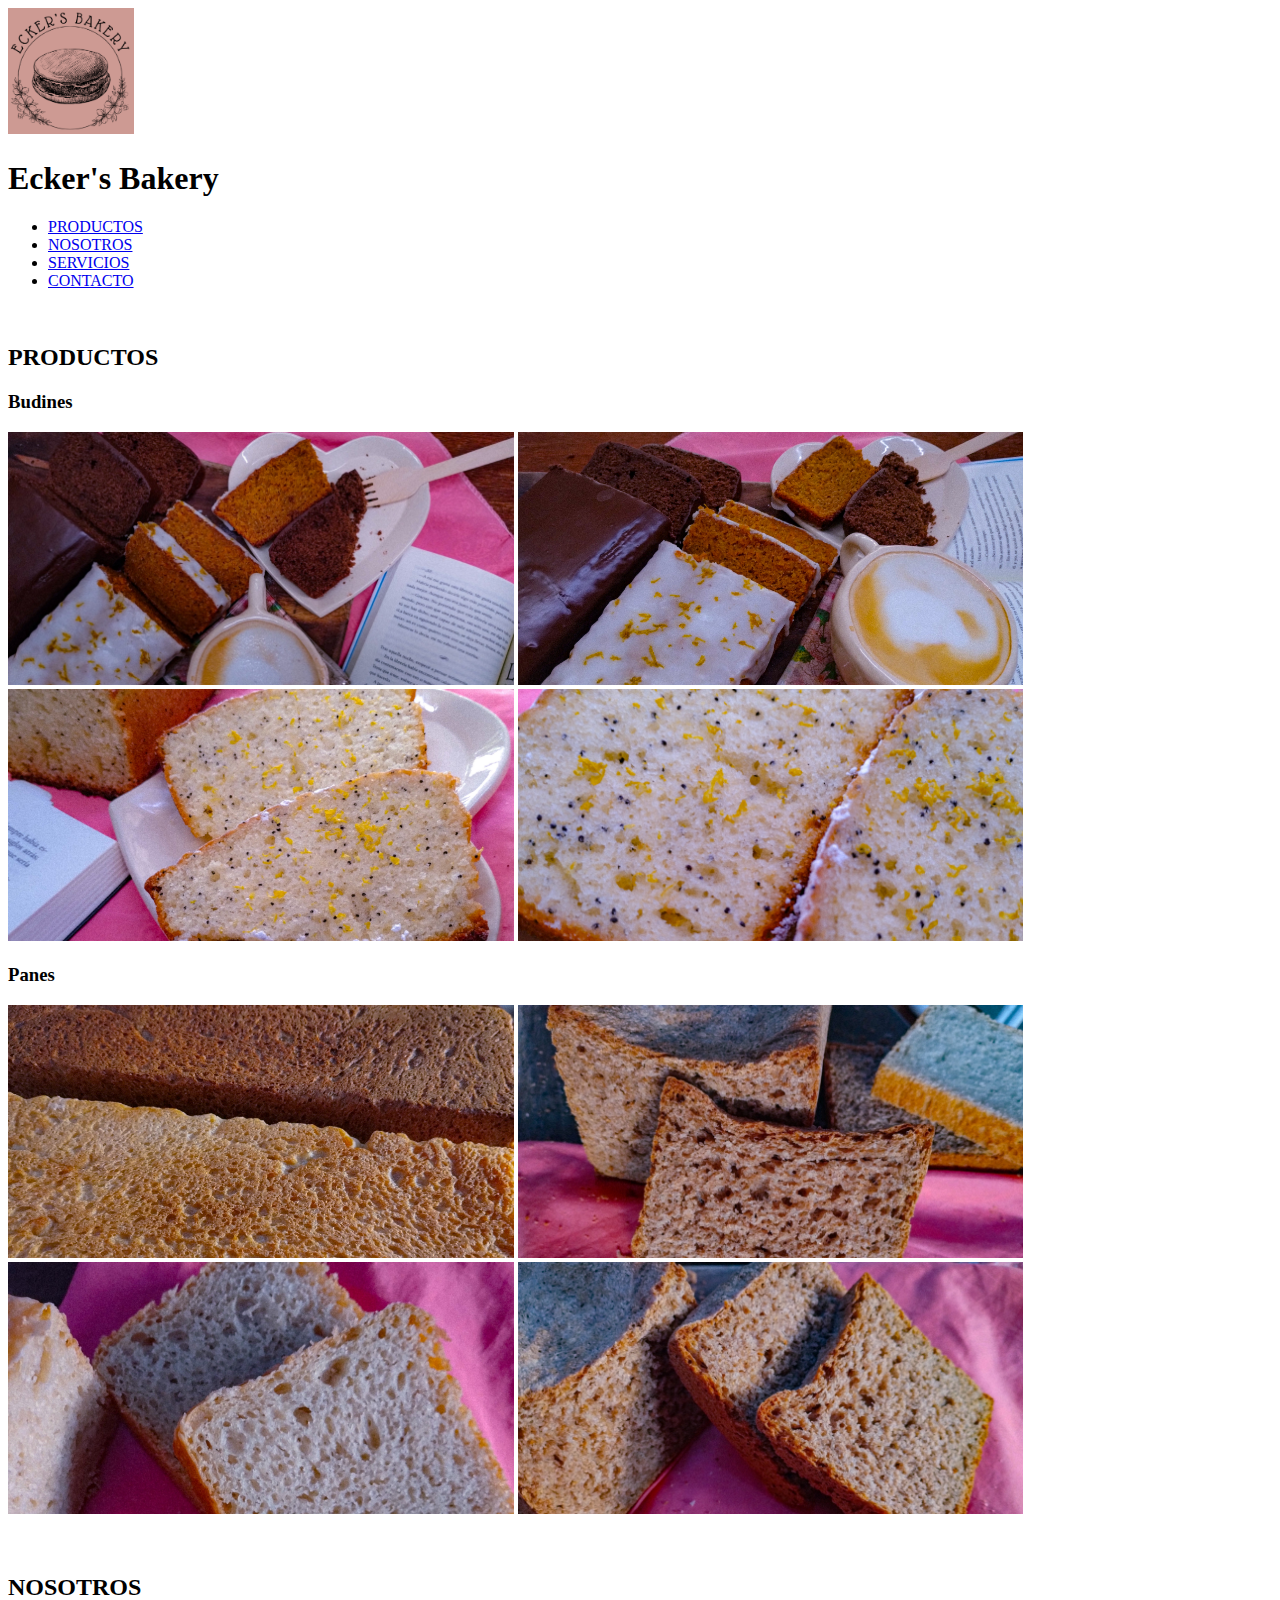
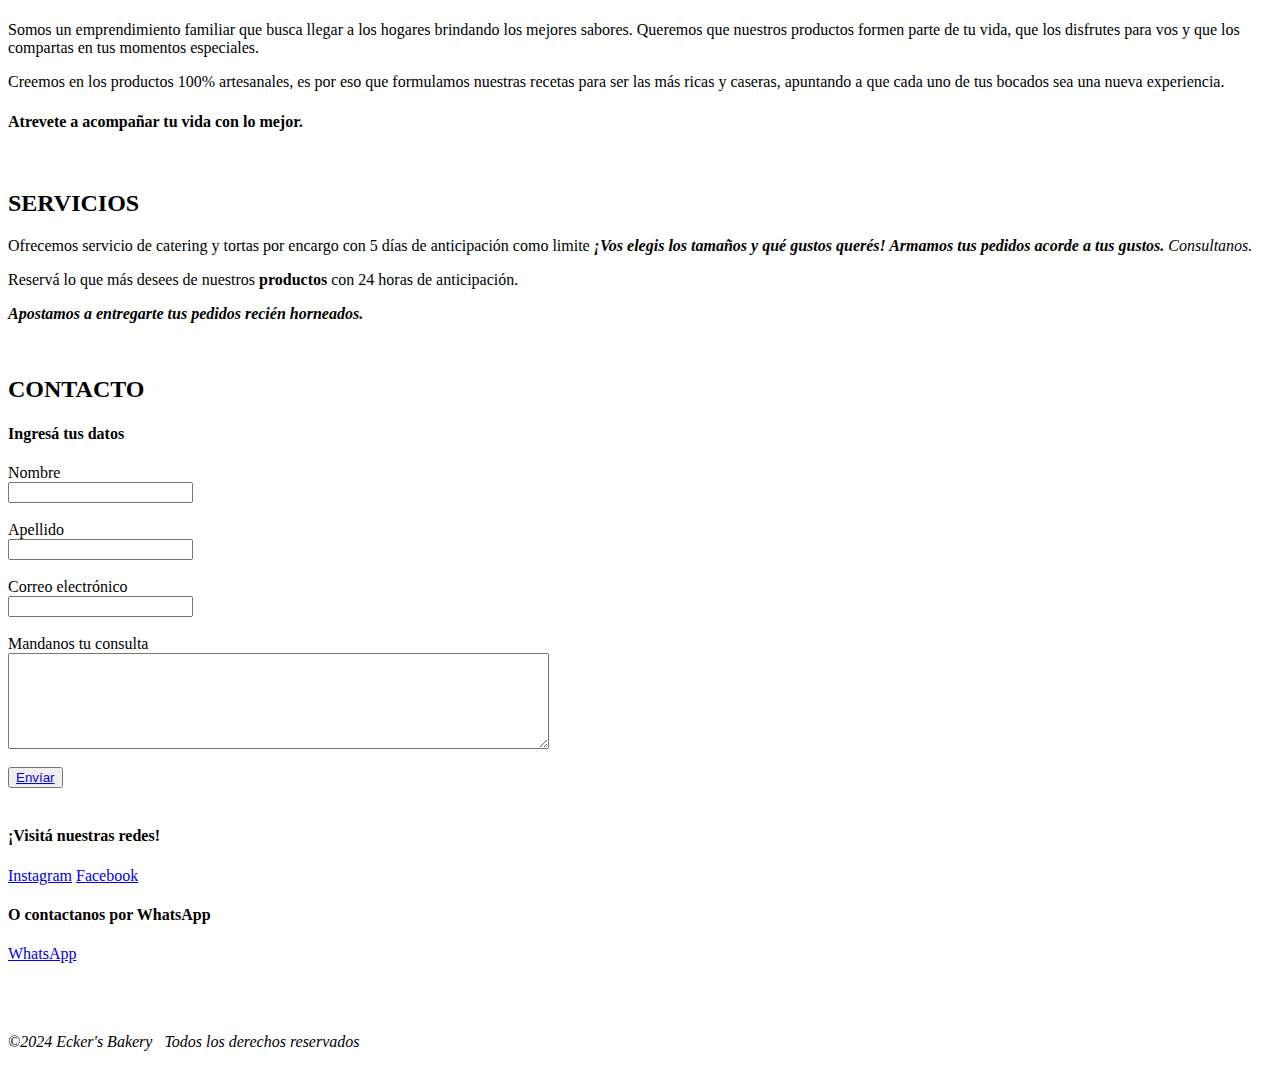
==== index.html @ b75407b6 "version1" ====
<!DOCTYPE html>
<html lang="en">
<head>
    <meta charset="UTF-8">
    <meta name="viewport" content="width=device-width, initial-scale=1.0">
    <style>
        img {display: inline-flex;
        flex-wrap: wrap;
        width: 40%;}
    </style>
    <link rel="shortcut icon" href="./images/favicon.png" type="image/x-icon">
    <title>Ecker's Bakery</title>
</head>
<body>
    <header>
        <img src="./images/logo.png" alt="logo" style="width: 10%;">
        <h1>Ecker's Bakery</h1>
        <nav>
            <ul>
                <li><a href="#productos">PRODUCTOS</a></li>
                <li><a href="#nosotros">NOSOTROS</a></li>
                <li><a href="#servicios">SERVICIOS</a></li>
                <li><a href="#contacto">CONTACTO</a></li>
            </ul>
        </nav>
    </header> <br>
    <main>
        <h2 id="productos">PRODUCTOS</h2>
        <h3>Budines</h3>
        <img src="./images/chocozanacafeylibro2.jpg" alt="budin de chocolate y zanahoria">
        <img src="./images/chocozanaycafe1.jpg" alt="budin de chocolate y zanahoria">
        <img src="./images/limonylibro.jpg" alt="budin de limón">
        <img src="./images/migalimon2.jpg" alt="budin de limón"> <br>
        <h3>Panes</h3>
        <img src="./images/dospanes2.jpg" alt="pan artesanal">
        <img src="./images/panintegralyblanco.jpg" alt="pan artesanal">
        <img src="./images/panblanco.jpg" alt="pan lactal">
        <img src="./images/panintegral1.jpg" alt="pan integral"><br><br><br>
        <h2 id="nosotros">NOSOTROS</h2>
        <p>Somos un emprendimiento familiar que busca llegar a los hogares brindando los mejores sabores. Queremos que nuestros productos formen parte de tu vida, que los disfrutes para vos y que los compartas en tus momentos especiales.</p>
        <p>Creemos en los productos 100% artesanales, es por eso que formulamos nuestras recetas para ser las más ricas y caseras, apuntando a que cada uno de tus bocados sea una nueva experiencia.</p>
        <h4>Atrevete a acompañar tu vida con lo mejor.</h4> <br>
        <h2 id="servicios">SERVICIOS</h2>
        <p>Ofrecemos servicio de catering y tortas por encargo con 5 días de anticipación como limite <strong><em>¡Vos elegis los tamaños y qué gustos querés! Armamos tus pedidos acorde a tus gustos. </strong>Consultanos.</em></p>
        <p>Reservá lo que más desees de nuestros <b>productos</b> con 24 horas de anticipación.</p>
        <p><b><em>Apostamos a entregarte tus pedidos recién horneados.</em></b></p> <br>
        <h2 id="contacto">CONTACTO</h2>
        <h4>Ingresá tus datos</h4>
        <form>
            <label for="mail" style="display: block;">Nombre</label>
            <input type="text" style="display: block;"> <br>
            <label for="mail" style="display: block;">Apellido</label>
            <input type="text" style="display: block;"> <br>
            <label for="mail" style="display: block;">Correo electrónico</label>
            <input type="text" style="display: block;"> <br>
            <label for="consulta">Mandanos tu consulta</label>
            <textarea name="consulta" id="" cols="65" rows="6" style="display: block;"></textarea> <br>
            <button style="display: block;"><a href="mensajeporenvio.html">Envíar</a></button> <br>
        </form>
        <h4>¡Visitá nuestras redes!</h4>
        <a href="https://www.instagram.com/eckersbakery/?next=%2F">Instagram</a>
        <a href="https://www.facebook.com/profile.php?id=61558032654016">Facebook</a> <br>
        <h4>O contactanos por WhatsApp</h4>
        <a href="https://wa.me/1154140941">WhatsApp</a><br><br><br><br>
    </main>
    <footer>
        <p><em>©2024 Ecker's Bakery &nbsp; Todos los derechos reservados</em></p>
    </footer>
</body>
</html>
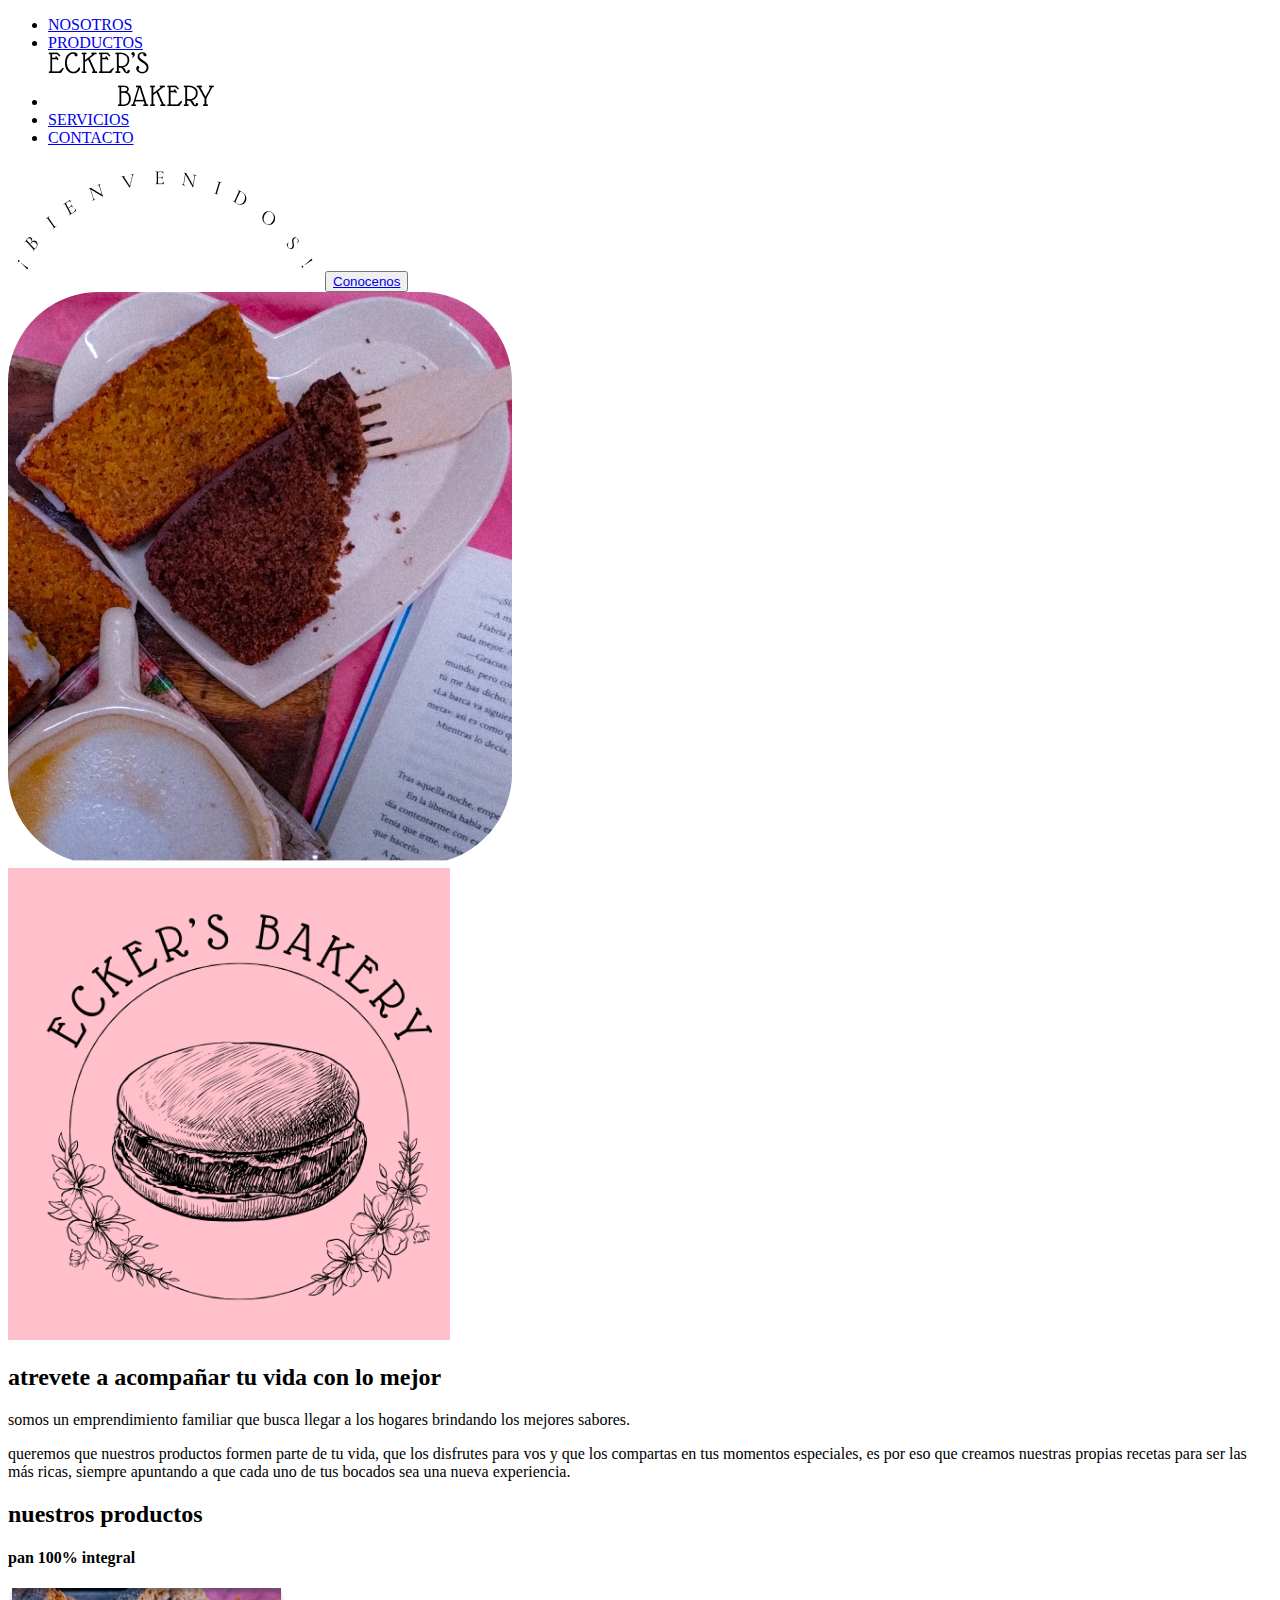
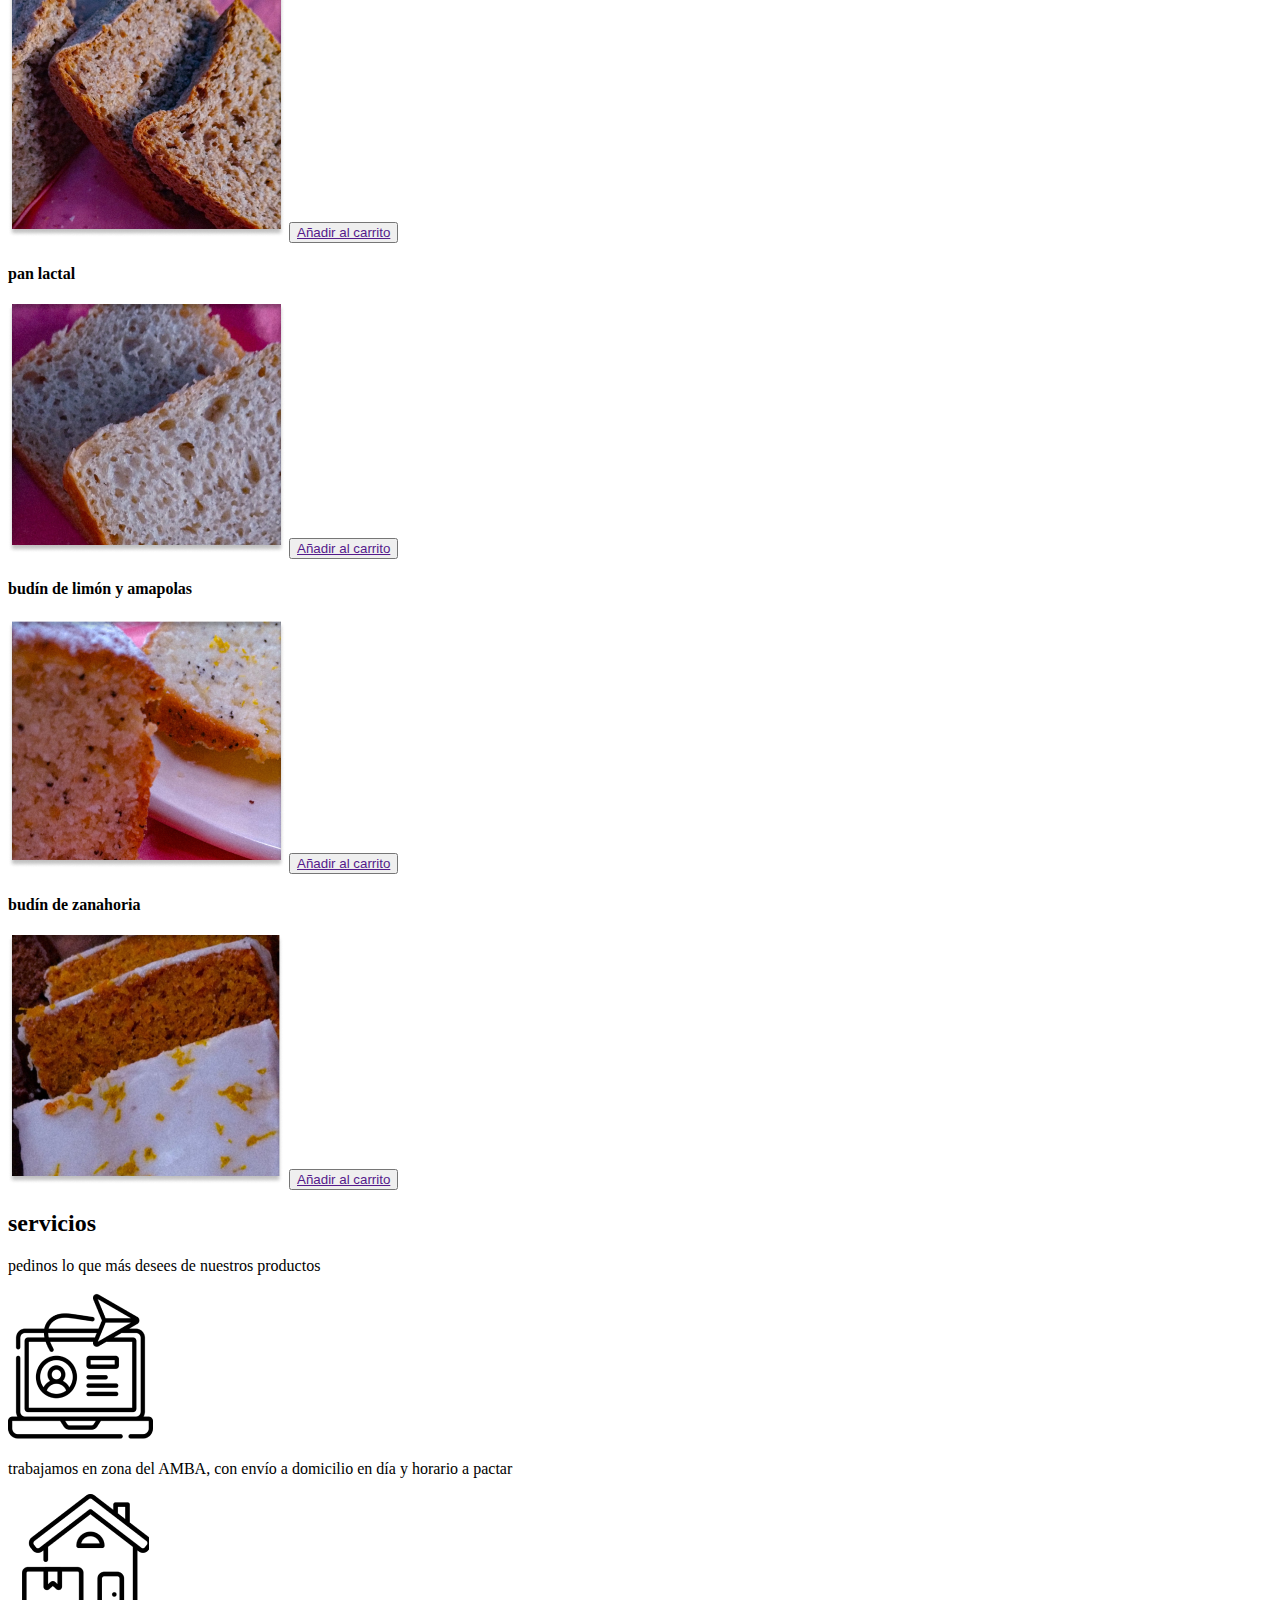
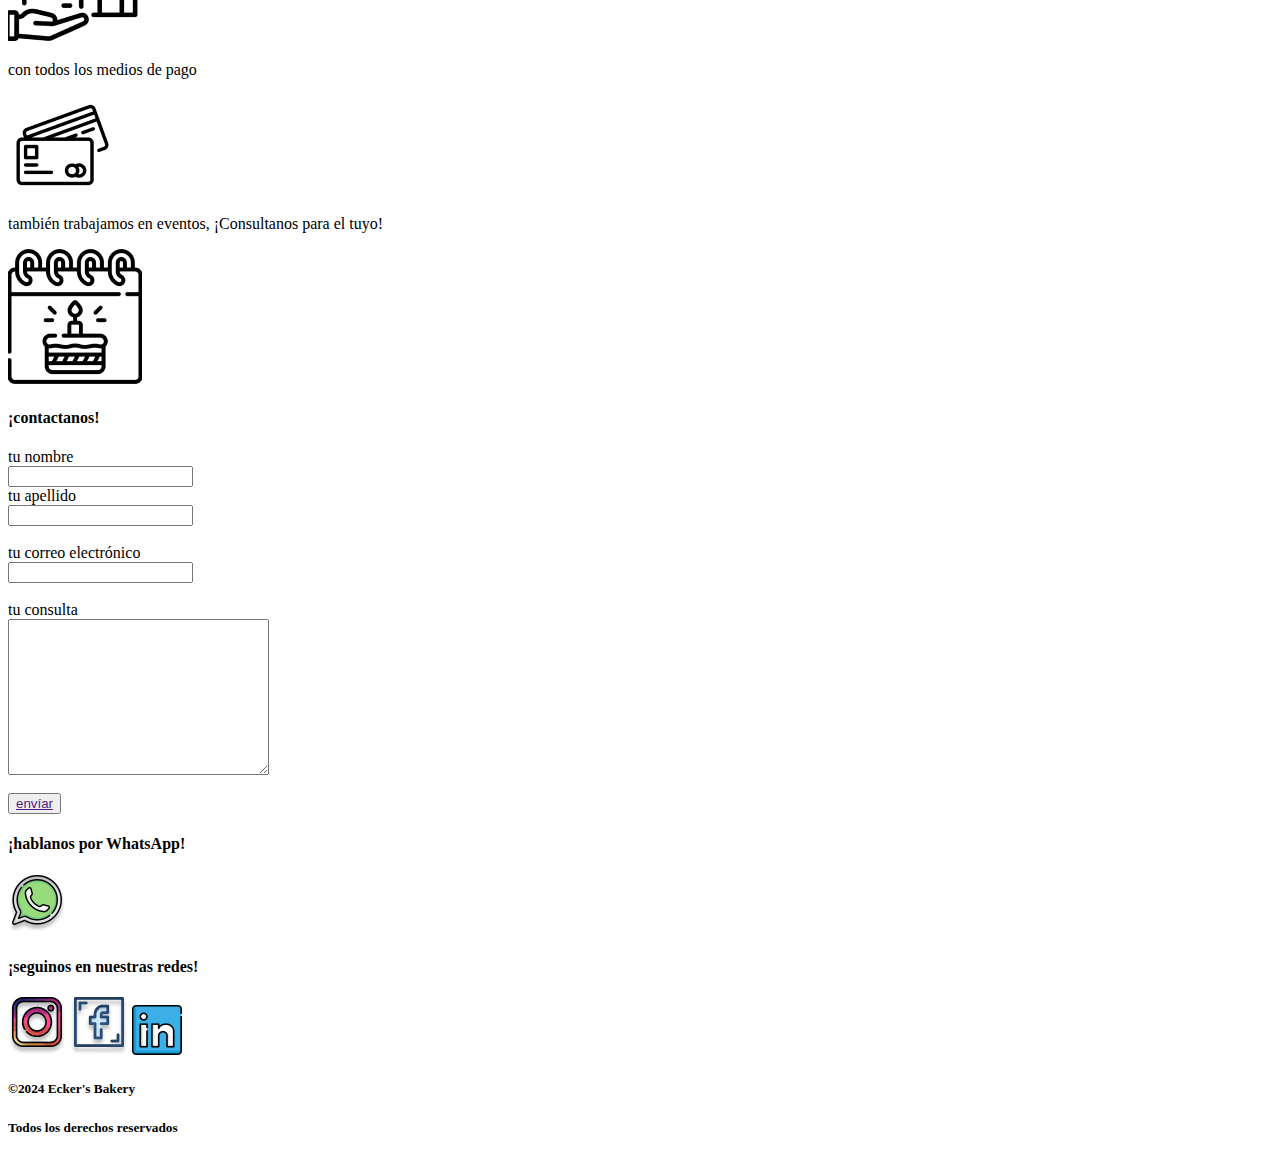
==== commit 4f5cc273: "Add files via upload" ====
--- a/index.html
+++ b/index.html
@@ -3,68 +3,112 @@
 <head>
     <meta charset="UTF-8">
     <meta name="viewport" content="width=device-width, initial-scale=1.0">
-    <style>
-        img {display: inline-flex;
-        flex-wrap: wrap;
-        width: 40%;}
-    </style>
-    <link rel="shortcut icon" href="./images/favicon.png" type="image/x-icon">
+    <link rel="stylesheet" href="css/estilos.css".css">
+    <link href='https://fonts.googleapis.com/css?family=Dancing Script' rel='stylesheet'>
+    <link href="https://fonts.googleapis.com/css2?family=Cormorant+Garamond&display=swap" rel="stylesheet">
+
     <title>Ecker's Bakery</title>
 </head>
 <body>
-    <header>
-        <img src="./images/logo.png" alt="logo" style="width: 10%;">
-        <h1>Ecker's Bakery</h1>
-        <nav>
+    <header class="cabecera">
+        <nav class="navbar">
             <ul>
+                <li><a href="#nosotros">NOSOTROS</a></li>
                 <li><a href="#productos">PRODUCTOS</a></li>
-                <li><a href="#nosotros">NOSOTROS</a></li>
+                <li><a href="#"></a><img src="./images/ECKER’S BAKERY.png" alt=""></li>
                 <li><a href="#servicios">SERVICIOS</a></li>
                 <li><a href="#contacto">CONTACTO</a></li>
             </ul>
         </nav>
-    </header> <br>
-    <main>
-        <h2 id="productos">PRODUCTOS</h2>
-        <h3>Budines</h3>
-        <img src="./images/chocozanacafeylibro2.jpg" alt="budin de chocolate y zanahoria">
-        <img src="./images/chocozanaycafe1.jpg" alt="budin de chocolate y zanahoria">
-        <img src="./images/limonylibro.jpg" alt="budin de limón">
-        <img src="./images/migalimon2.jpg" alt="budin de limón"> <br>
-        <h3>Panes</h3>
-        <img src="./images/dospanes2.jpg" alt="pan artesanal">
-        <img src="./images/panintegralyblanco.jpg" alt="pan artesanal">
-        <img src="./images/panblanco.jpg" alt="pan lactal">
-        <img src="./images/panintegral1.jpg" alt="pan integral"><br><br><br>
-        <h2 id="nosotros">NOSOTROS</h2>
-        <p>Somos un emprendimiento familiar que busca llegar a los hogares brindando los mejores sabores. Queremos que nuestros productos formen parte de tu vida, que los disfrutes para vos y que los compartas en tus momentos especiales.</p>
-        <p>Creemos en los productos 100% artesanales, es por eso que formulamos nuestras recetas para ser las más ricas y caseras, apuntando a que cada uno de tus bocados sea una nueva experiencia.</p>
-        <h4>Atrevete a acompañar tu vida con lo mejor.</h4> <br>
-        <h2 id="servicios">SERVICIOS</h2>
-        <p>Ofrecemos servicio de catering y tortas por encargo con 5 días de anticipación como limite <strong><em>¡Vos elegis los tamaños y qué gustos querés! Armamos tus pedidos acorde a tus gustos. </strong>Consultanos.</em></p>
-        <p>Reservá lo que más desees de nuestros <b>productos</b> con 24 horas de anticipación.</p>
-        <p><b><em>Apostamos a entregarte tus pedidos recién horneados.</em></b></p> <br>
-        <h2 id="contacto">CONTACTO</h2>
-        <h4>Ingresá tus datos</h4>
-        <form>
-            <label for="mail" style="display: block;">Nombre</label>
-            <input type="text" style="display: block;"> <br>
-            <label for="mail" style="display: block;">Apellido</label>
-            <input type="text" style="display: block;"> <br>
-            <label for="mail" style="display: block;">Correo electrónico</label>
-            <input type="text" style="display: block;"> <br>
-            <label for="consulta">Mandanos tu consulta</label>
-            <textarea name="consulta" id="" cols="65" rows="6" style="display: block;"></textarea> <br>
-            <button style="display: block;"><a href="mensajeporenvio.html">Envíar</a></button> <br>
-        </form>
-        <h4>¡Visitá nuestras redes!</h4>
-        <a href="https://www.instagram.com/eckersbakery/?next=%2F">Instagram</a>
-        <a href="https://www.facebook.com/profile.php?id=61558032654016">Facebook</a> <br>
-        <h4>O contactanos por WhatsApp</h4>
-        <a href="https://wa.me/1154140941">WhatsApp</a><br><br><br><br>
-    </main>
-    <footer>
-        <p><em>©2024 Ecker's Bakery &nbsp; Todos los derechos reservados</em></p>
+    </header>
+    <section class="seccion1">
+        <div>
+            <img src="./images/Group.png" alt="" id="bienvenido">
+            <button><a href="#nosotros">Conocenos</a></button>
+        </div>
+        <div>
+            <img src="./images/Rectangle 30.png" alt="budín de zanahoria y budín de chocolate">
+        </div>
+    </section>
+    <section class="seccion2" id="nosotros">
+        <div>
+            <img src="./images/ECKER’S BAKERY (1).png" alt="">
+        </div>
+        <div>
+            <h2 >atrevete a acompañar tu vida con lo mejor</h2>
+            <p>somos un emprendimiento familiar que busca llegar a los hogares brindando los mejores sabores.</p>
+            <p>queremos que nuestros productos formen parte de tu vida, que  los disfrutes para vos y que los compartas en tus momentos especiales, es por eso que creamos nuestras propias recetas para ser las más ricas, siempre apuntando a que cada uno de tus bocados sea una nueva experiencia.</p>
+        </div>
+    </section> 
+    <section class="seccion3" id="productos">
+            <h2>nuestros productos</h2>
+        <div>
+            <h4>pan 100% integral</h4>
+            <img src="./images/Rectangle 35.png" alt="">
+            <button><a href="">Añadir al carrito</a></button>
+        </div>
+        <div>
+            <h4>pan lactal</h4>
+            <img src="./images/Rectangle 36.png" alt="">
+            <button><a href="">Añadir al carrito</a></button>
+        </div>
+        <div>
+            <h4>budín de limón y amapolas</h4>
+            <img src="./images/Rectangle 37.png" alt="">
+            <button><a href="">Añadir al carrito</a></button>
+        </div>
+        <div>
+            <h4>budín de zanahoria</h4>
+            <img src="./images/Rectangle 38.png" alt="">
+            <button><a href="">Añadir al carrito</a></button>
+        </div>
+    </section>   
+    <section class="seccion4" id="servicios">
+        <h2 id="servicios">servicios</h2>
+        <div>
+            <p>pedinos lo que más desees de nuestros productos</p>
+            <img src="./images/Rectangle 39.png" alt="">
+        </div>
+        <div>
+            <p>trabajamos en zona del AMBA, con envío a domicilio en día y horario a pactar</p>
+            <img src="./images/image 1.png" alt="">
+        </div>
+        <div>
+            <p>con todos los medios de pago</p>
+            <img src="./images/Rectangle 41.png" alt="">
+        </div>
+        <div>
+            <p>también trabajamos en eventos, ¡Consultanos para el tuyo!</p>
+            <img src="./images/image 2.png" alt="">
+        </div>
+    </section>
+    <section class="seccion5" id="contacto">
+        <div class="formulario">
+            <h4>¡contactanos!</h4>
+            <form>
+                <label for="mail" style="display: block;">tu nombre</label>
+                <input type="text" style="display: block;">
+                <label for="mail" style="display: block;">tu apellido</label>
+                <input type="text" style="display: block;"> <br>
+                <label for="mail" style="display: block;">tu correo electrónico</label>
+                <input type="text" style="display: block;"> <br>
+                <label for="consulta" style="display: block;">tu consulta</label>
+                <textarea name="consulta" id="" cols="30" rows="10" style="display: block;"></textarea> <br>
+                <button><a href="" style="display: block;">envíar</a></button> <br>
+            </form>
+        </div>
+        <div class="redes">
+            <h4>¡hablanos por WhatsApp!</h4>
+            <a href="https://wa.me/1154140941"><img src="./images/Rectangle 53.png" alt=""></a>  
+            <h4>¡seguinos en nuestras redes!</h4>
+            <a href="https://www.instagram.com/eckersbakery/?next=%2F"><img src="./images/Rectangle 52.png" alt=""></a>
+            <a href="https://www.facebook.com/profile.php?id=61558032654016"><img src="./images/Rectangle 51.png" alt=""></a>
+            <a href="https://www.linkedin.com/in/sof%C3%ADa-romero-eckerdt-9564962ab/"><img src="./images/Rectangle 54.png" alt=""></a>
+        </div>  
+    </section>
+    <footer class="piedepagina">
+        <h5>©2024 Ecker's Bakery</h5>
+        <h5>Todos los derechos reservados</h5>
     </footer>
 </body>
 </html>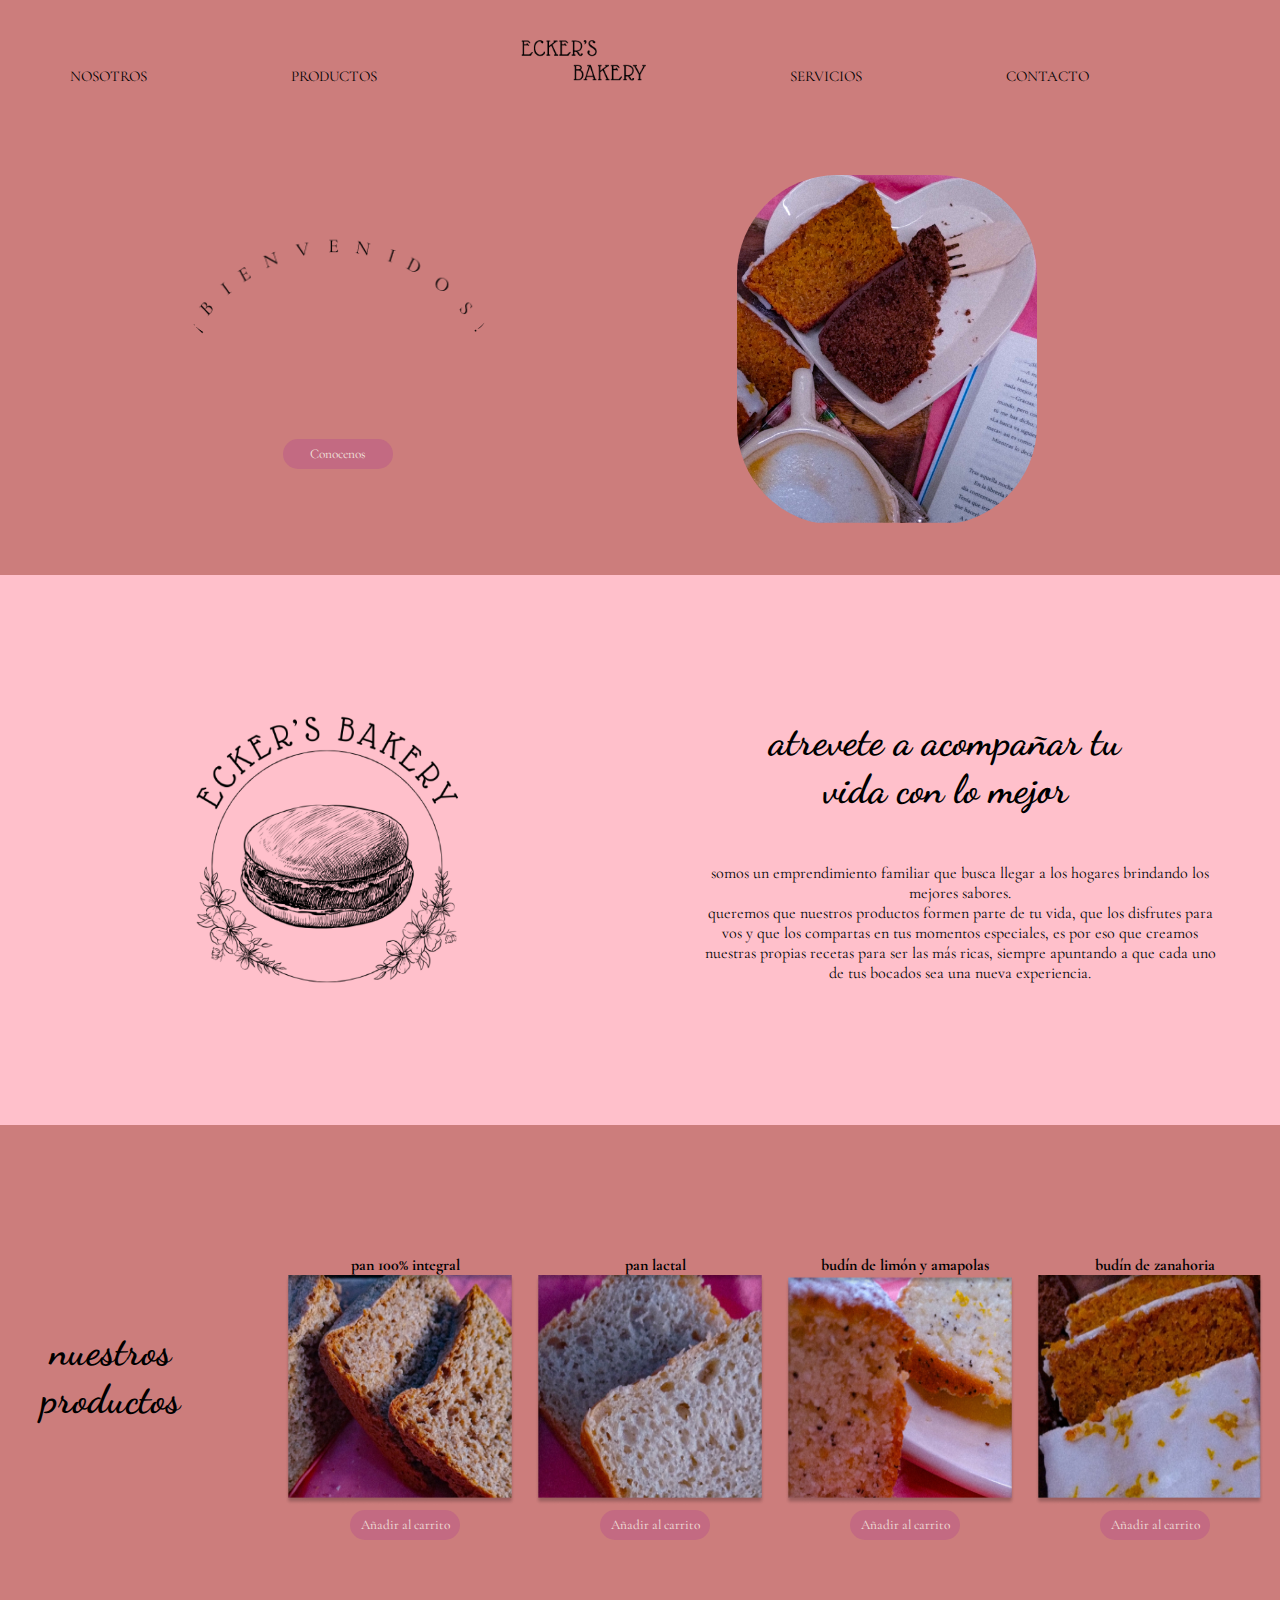
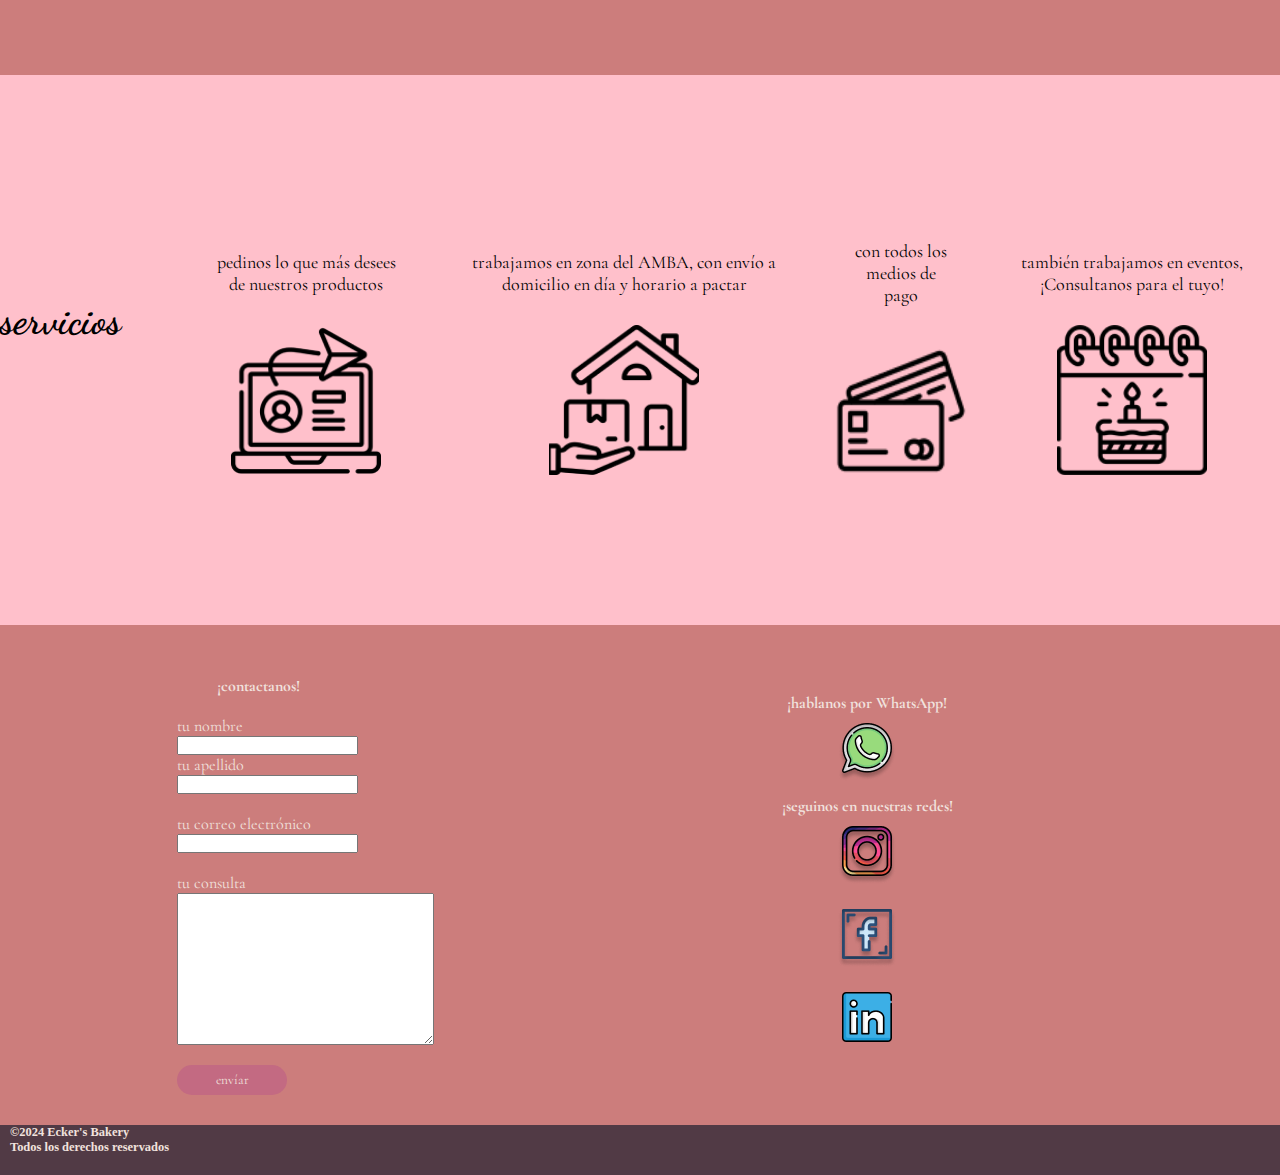
==== commit a1e05a4b: "version2.1" ====
--- a/index.html
+++ b/index.html
@@ -3,7 +3,7 @@
 <head>
     <meta charset="UTF-8">
     <meta name="viewport" content="width=device-width, initial-scale=1.0">
-    <link rel="stylesheet" href="css/estilos.css".css">
+    <link rel="stylesheet" href="estilos.css".css">
     <link href='https://fonts.googleapis.com/css?family=Dancing Script' rel='stylesheet'>
     <link href="https://fonts.googleapis.com/css2?family=Cormorant+Garamond&display=swap" rel="stylesheet">
 
--- a/estilos.css
+++ b/estilos.css
@@ -0,0 +1,353 @@
+*{
+    margin: 0;
+    padding: 0;
+}
+.cabecera{
+    width: 100%;
+    background-color: rgba(204, 125, 124, 1);
+    display: flex;
+    justify-content: space-between;
+    align-items: center;
+    font-family: 'Cormorant Garamond';
+}
+.navbar ul li{
+    list-style: none;
+    display: inline-flex;
+    padding: 40px 70px;
+    font-size: 15px; 
+}
+.navbar li a:hover{
+    color: #513A45;
+}
+.navbar li a{
+    text-decoration: none;
+    color: black;
+}
+.navbar img{
+    width: 125px;
+}
+.seccion1{
+    display: flex;
+    flex-wrap: wrap;
+    align-items: center;
+    justify-content: space-evenly;
+    width: 100%;
+    height: 450px;
+    font-family: 'Cormorant Garamond';
+    background-color: rgba(204, 125, 124, 1);
+}
+.seccion1 img{
+    margin-right: 60px;
+    width: 300px;
+    height: 350px;
+    border-radius: 100px;
+    border: 0px solid #D9D9D9;
+    display: flex;
+}
+.seccion1 #bienvenido{
+    margin-bottom: 50px;
+    width: 310.965px;
+    height: 117.088px;
+}
+.seccion1 button{
+    margin: 40px 0 0 100px;
+    border-style: hidden;
+    width: 110px;
+    height: 30px;
+    font-family: 'Cormorant Garamond';
+    color:#F1E2DE;
+    background-color: rgba(195, 106, 130, 1);
+    border-radius: 100px;
+}
+.seccion1 button a{
+    text-decoration: none;
+    color: #F1E2DE;
+}
+.seccion1 button a:hover{
+    color: #513A45;
+}
+.seccion2{
+    text-align: center;
+    display: flex;
+    justify-content: space-between;
+    flex-wrap: wrap;
+    width: 100%;
+    height: 550px;
+    font-family: 'Cormorant Garamond';
+    background-color: rgba(255, 192, 203, 1)
+}
+.seccion2 div{
+    padding: 20px 10px;
+    margin: auto;
+    width: 40%;
+}
+.seccion2 div img{
+    width: 300px;
+    height: 325px;
+}
+.seccion2 h2{
+    justify-content: space-between;
+    font-family: 'Dancing Script'; font-size: 40px;
+    margin: 0 60px 50px 30px;
+}
+.seccion2 p{
+    justify-content: space-between;
+}
+.seccion3{
+    align-items: center;
+    text-align: center;
+    font-family: 'Cormorant Garamond';
+    background-color: rgba(204, 125, 124, 1);
+    display: flex;
+    width: 100%;
+    height: 550px;
+}
+.seccion3 h2{
+    justify-content: space-between;
+    font-family: 'Dancing Script'; font-size: 40px;
+    margin-bottom: 50px;
+    margin-right: 60px;
+}
+.seccion3 div{
+    align-items: center;
+    margin: 80px 5px;
+}
+.seccion3 div p{
+    margin-bottom: 5px;
+}
+.seccion3 div img{
+    width: 230px;
+    height: 230px;
+    display: flex;
+    text-align: justify;
+    flex-wrap: wrap;
+    align-items: center;
+    justify-content: space-evenly;
+}
+.seccion3 div button{
+    margin: 5px 65px;
+    border-style: hidden;
+    width: 110px;
+    height: 30px;
+    font-family: 'Cormorant Garamond';
+    background-color: rgba(195, 106, 130, 1);
+    border-radius: 100px; 
+}
+.seccion3 div button a{
+    text-decoration: none;
+    color:#F1E2DE;
+}
+.seccion3 div button a:hover{
+    color: #513A45;
+}
+.seccion4{
+    font-family: 'Cormorant Garamond';
+    background-color: rgba(255, 192, 203, 1);
+    width: 100%;
+    height: 550px;
+    display: flex;
+    flex-direction: row;
+    align-items: center;
+    text-align: center;
+}
+.seccion4 h2{
+    justify-content: space-between;
+    font-family: 'Dancing Script'; font-size: 40px;
+    margin-bottom: 60px;
+    margin-right: 60px;
+}
+.seccion4 div img{
+        width: 150px;
+        height: 150px;
+        text-align: justify;
+        flex-wrap: wrap;
+        align-items: center;
+        justify-content: space-evenly;
+}
+.seccion4 div p{
+    font-size: 18px;
+    margin: 30px;
+    text-align: center;
+}
+.seccion5{
+    display: flex;
+    flex-wrap: wrap;
+    align-items: center;
+    justify-content: space-evenly;
+    color: #F1E2DE;
+    font-family: 'Cormorant Garamond';
+    background-color: rgba(204, 125, 124, 1);
+    height: 500px;
+}
+.seccion5 .formulario h4{
+    margin: 20px 40px;
+}
+.seccion5 .formulario input textarea{
+    background: #D9D9D9;
+    box-shadow: 0px 4px 4px 0px rgba(0, 0, 0, 0.25), 0px 4px 4px 0px rgba(0, 0, 0, 0.25) inset;
+}
+.seccion5 .formulario input textarea a:hover{
+    box-shadow: 0px 7px 7px 0px rgba(0, 0, 0, 0.75), 0px 4px 4px 0px rgba(0, 0, 0, 0.75) inset;
+}
+.seccion5 .formulario{
+    margin: 20px;
+}
+.seccion5 button{
+        border-style: hidden;
+        width: 110px;
+        height: 30px;
+        font-family: 'Cormorant Garamond';
+        background-color: rgba(195, 106, 130, 1);
+        border-radius: 100px;
+    }
+.seccion5 button a{
+    text-decoration: none;
+    color:#F1E2DE;
+}
+.seccion5 button a:hover{
+    color: #513A45;
+}
+.seccion5 .redes{
+    display: flex;
+    flex-direction: column;
+    width: 40%;
+    align-items: center;
+}
+.seccion5 .redes a{
+    margin: 10px;
+}
+.piedepagina{
+    width: 100%;
+    height: 50px;
+    font-size: 15px;
+    color: #F1E2DE;
+    background-color: rgba(81, 58, 69, 1);
+}
+.piedepagina h5{
+    margin: 0 0 0 10px;
+}
+
+@media (max-width: 550px) {
+img{
+    flex: 100%;
+    max-width: 100%;
+}
+div{
+    width: 100%;
+    height: auto;
+    display: inline;
+    align-items: center;
+}
+.cabecera .navbar ul li{
+margin-top: -35px;
+margin-left: 135px;
+margin-bottom: -35px;
+    display: flex;
+    flex-direction: column;
+    align-items: center;
+    text-align: center;
+}
+/*.seccion1 div img{
+    margin-right: 30px;
+    display: inline-flex;
+    flex-direction: column;
+    
+}
+
+.seccion1 img{
+    align-items: center;
+    display: inline-flex;
+    flex-direction: column;
+    flex-wrap: nowrap;} 
+.seccion1 button{
+    align-items: center;
+    display: inline;
+}*/
+#bienvenido{
+    display: none;}
+.seccion1{
+    height: auto;
+    display: inline-flex;
+    flex-direction: column;
+    align-items: center;
+    text-align: center;
+}
+.seccion1 button{
+    text-align: center;
+    margin: 20px;
+}
+.seccion1 div img{
+    margin: 10px;
+    align-items: center;
+    display: inline-flex;
+    flex-direction: column;
+    flex-wrap: nowrap;}
+.seccion2{
+    height: auto;
+    display: inline-flex;
+    flex-direction: column;
+    align-items: center;
+    text-align: center;
+}
+.seccion2 h2{
+    text-align: center;
+    margin: 20px;
+}
+.seccion2 div{
+    margin: 10px;
+    align-items: center;
+    display: inline-flex;
+    flex-direction: column;
+    flex-wrap: nowrap;}
+.seccion3{
+    height: auto;
+    display: inline-flex;
+    flex-direction: column;
+}
+.seccion3 h2{
+    text-align: center;
+    margin-bottom: 20px;
+    margin-right: 40px;
+}
+.seccion3 div{
+    margin: 20px;
+    align-items: center;
+    display: inline-flex;
+    flex-direction: column;
+    flex-wrap: nowrap;
+}
+.seccion4{
+    height: auto;
+    display: inline-flex;
+    flex-direction: column;
+    align-items: center;
+    text-align: center;
+}
+.seccion4 h2{
+    text-align: center;
+    margin-right: 40px;
+}
+.seccion4 div{
+    margin: 20px;
+    align-items: center;
+    display: inline-flex;
+    flex-direction: column;
+    flex-wrap: nowrap;
+}
+.seccion5{
+    width: 100%;
+    display: inline-flex;
+    flex-direction: column;
+    height: fit-content;
+    align-items: center;
+}
+.seccion5 .formulario{
+    display: inline-flex;
+    flex-direction: column;
+    height: fit-content;
+    align-items: center;
+}
+.seccion5 .redes{
+    margin: 20px 0px 20px -20px;
+}
+}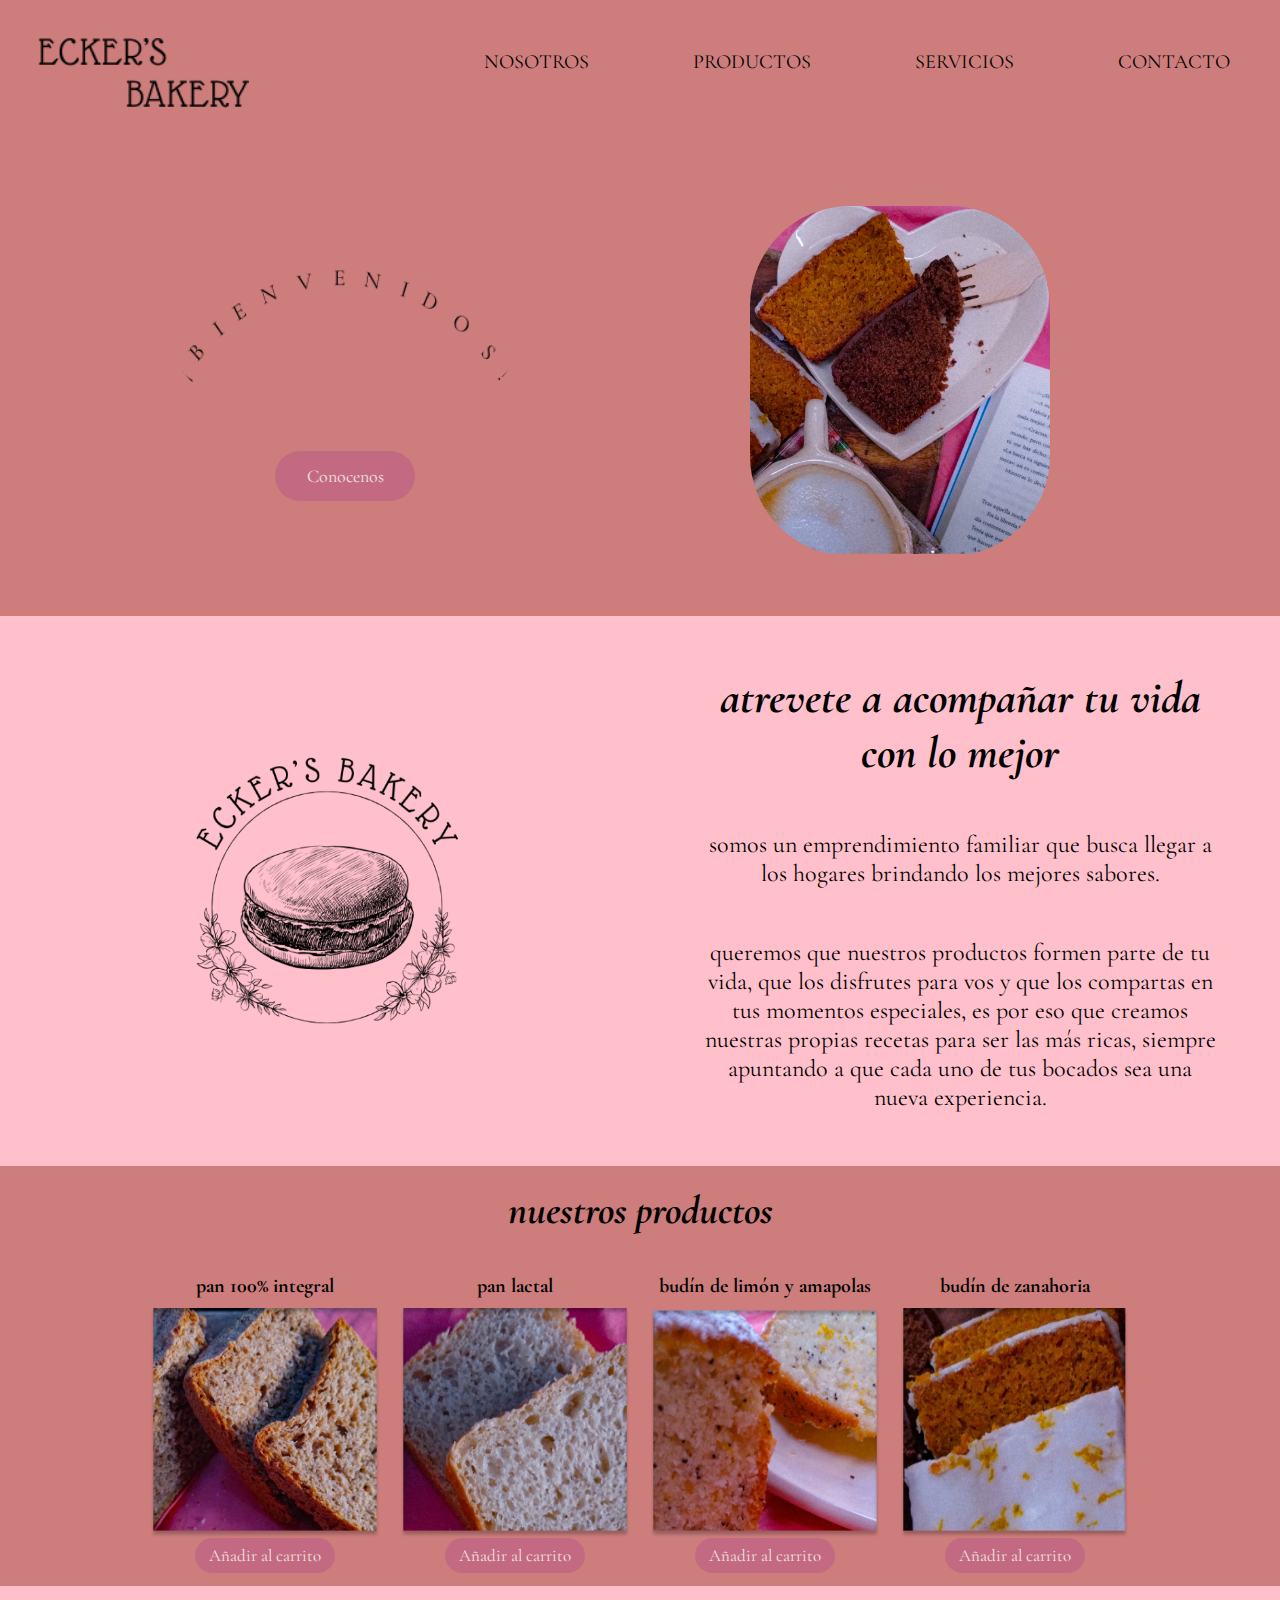
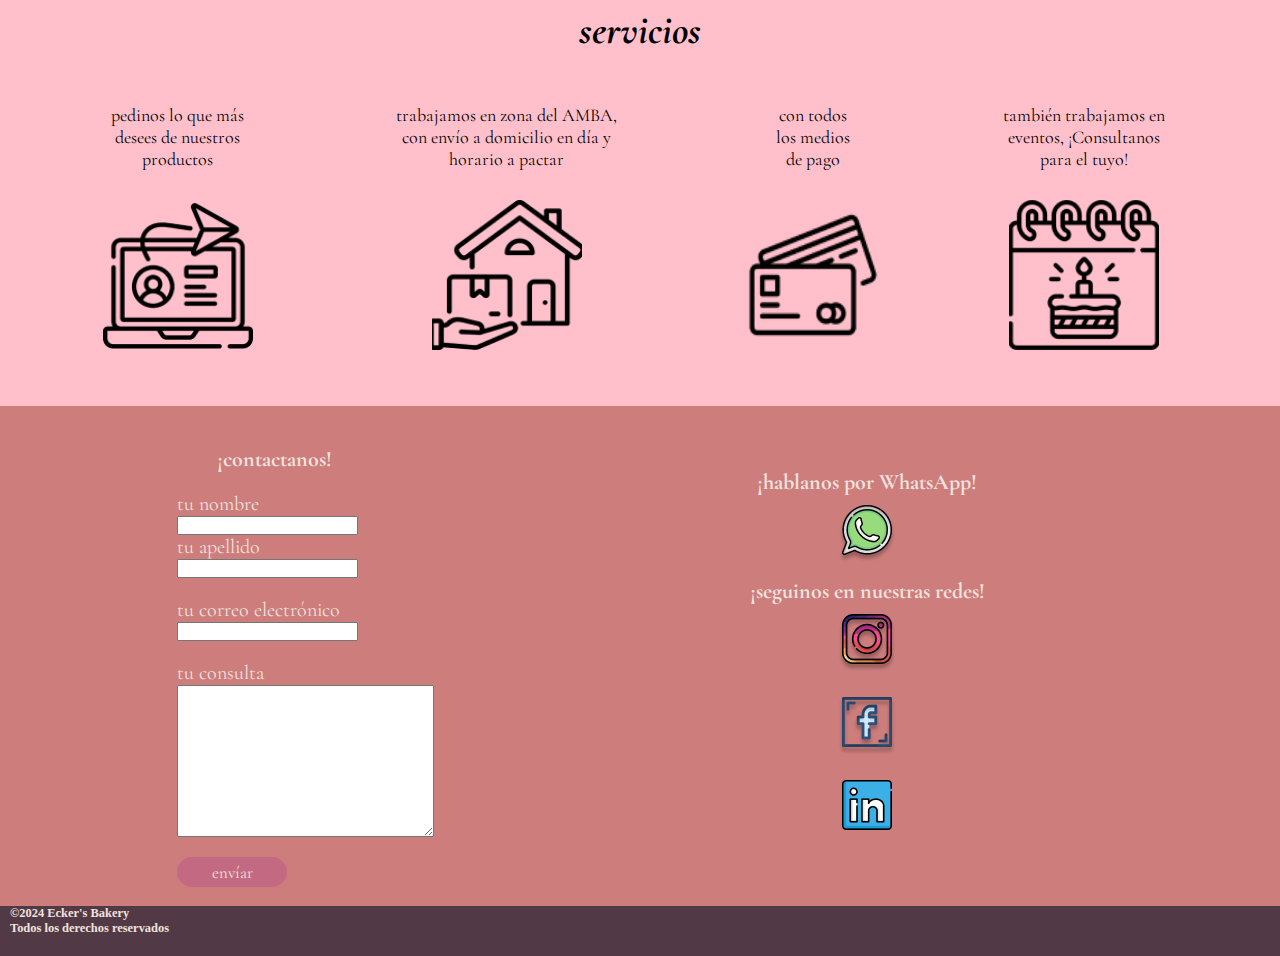
==== commit 0af7929c: "versionfinalparcial" ====
--- a/index.html
+++ b/index.html
@@ -4,18 +4,22 @@
     <meta charset="UTF-8">
     <meta name="viewport" content="width=device-width, initial-scale=1.0">
     <link rel="stylesheet" href="estilos.css".css">
-    <link href='https://fonts.googleapis.com/css?family=Dancing Script' rel='stylesheet'>
-    <link href="https://fonts.googleapis.com/css2?family=Cormorant+Garamond&display=swap" rel="stylesheet">
+    <link rel="preconnect" href="https://fonts.googleapis.com">
+    <link rel="preconnect" href="https://fonts.gstatic.com" crossorigin>
+    <link href="https://fonts.googleapis.com/css2?family=Cormorant+Garamond:ital,wght@1,700&family=Cormorant+Upright:wght@700&display=swap" rel="stylesheet">
+    <link href="https://fonts.googleapis.com/css2?family=Cormorant+Garamond:wght@600&display=swap" rel="stylesheet">
 
     <title>Ecker's Bakery</title>
 </head>
 <body>
     <header class="cabecera">
+        <div class="logo">
+        <a href="#"></a><img src="./images/ECKER’S BAKERY.png" alt="">
+        </div>
         <nav class="navbar">
             <ul>
                 <li><a href="#nosotros">NOSOTROS</a></li>
                 <li><a href="#productos">PRODUCTOS</a></li>
-                <li><a href="#"></a><img src="./images/ECKER’S BAKERY.png" alt=""></li>
                 <li><a href="#servicios">SERVICIOS</a></li>
                 <li><a href="#contacto">CONTACTO</a></li>
             </ul>
@@ -42,44 +46,48 @@
     </section> 
     <section class="seccion3" id="productos">
             <h2>nuestros productos</h2>
-        <div>
-            <h4>pan 100% integral</h4>
-            <img src="./images/Rectangle 35.png" alt="">
-            <button><a href="">Añadir al carrito</a></button>
-        </div>
-        <div>
-            <h4>pan lactal</h4>
-            <img src="./images/Rectangle 36.png" alt="">
-            <button><a href="">Añadir al carrito</a></button>
-        </div>
-        <div>
-            <h4>budín de limón y amapolas</h4>
-            <img src="./images/Rectangle 37.png" alt="">
-            <button><a href="">Añadir al carrito</a></button>
-        </div>
-        <div>
-            <h4>budín de zanahoria</h4>
-            <img src="./images/Rectangle 38.png" alt="">
-            <button><a href="">Añadir al carrito</a></button>
+        <div class="comida">
+            <div>
+                <h4>pan 100% integral</h4>
+                <img src="./images/Rectangle 35.png" alt="">
+                <button><a href="">Añadir al carrito</a></button>
+            </div>
+            <div>
+                <h4>pan lactal</h4>
+                <img src="./images/Rectangle 36.png" alt="">
+                <button><a href="">Añadir al carrito</a></button>
+            </div>
+            <div>
+                <h4>budín de limón y amapolas</h4>
+                <img src="./images/Rectangle 37.png" alt="">
+                <button><a href="">Añadir al carrito</a></button>
+            </div>
+            <div>
+                <h4>budín de zanahoria</h4>
+                <img src="./images/Rectangle 38.png" alt="">
+                <button><a href="">Añadir al carrito</a></button>
+            </div>
         </div>
     </section>   
     <section class="seccion4" id="servicios">
         <h2 id="servicios">servicios</h2>
-        <div>
-            <p>pedinos lo que más desees de nuestros productos</p>
-            <img src="./images/Rectangle 39.png" alt="">
-        </div>
-        <div>
-            <p>trabajamos en zona del AMBA, con envío a domicilio en día y horario a pactar</p>
-            <img src="./images/image 1.png" alt="">
-        </div>
-        <div>
-            <p>con todos los medios de pago</p>
-            <img src="./images/Rectangle 41.png" alt="">
-        </div>
-        <div>
-            <p>también trabajamos en eventos, ¡Consultanos para el tuyo!</p>
-            <img src="./images/image 2.png" alt="">
+            <div class="comida">
+            <div>
+                <p>pedinos lo que más desees de nuestros productos</p>
+                <img src="./images/Rectangle 39.png" alt="">
+            </div>
+            <div>
+                <p>trabajamos en zona del AMBA, con envío a domicilio en día y horario a pactar</p>
+                <img src="./images/image 1.png" alt="">
+            </div>
+            <div>
+                <p>con todos los medios de pago</p>
+                <img src="./images/Rectangle 41.png" alt="">
+            </div>
+            <div>
+                <p>también trabajamos en eventos, ¡Consultanos para el tuyo!</p>
+                <img src="./images/image 2.png" alt="">
+            </div>
         </div>
     </section>
     <section class="seccion5" id="contacto">
--- a/estilos.css
+++ b/estilos.css
@@ -6,15 +6,24 @@
     width: 100%;
     background-color: rgba(204, 125, 124, 1);
     display: flex;
-    justify-content: space-between;
-    align-items: center;
-    font-family: 'Cormorant Garamond';
+    flex-direction: row;
+    justify-content: space-between;
+    font-family: 'Cormorant Garamond';
+}
+.logo{
+    width: 60px;
+    height: 70px;
+    display: flex;
+    margin: 35px;
+    padding: 3px;
 }
 .navbar ul li{
     list-style: none;
     display: inline-flex;
-    padding: 40px 70px;
-    font-size: 15px; 
+    flex-direction: row;
+    padding: 40px;
+    font-size: 20px;
+    margin: 10px;
 }
 .navbar li a:hover{
     color: #513A45;
@@ -23,16 +32,13 @@
     text-decoration: none;
     color: black;
 }
-.navbar img{
-    width: 125px;
-}
 .seccion1{
     display: flex;
     flex-wrap: wrap;
     align-items: center;
     justify-content: space-evenly;
     width: 100%;
-    height: 450px;
+    height: 470px;
     font-family: 'Cormorant Garamond';
     background-color: rgba(204, 125, 124, 1);
 }
@@ -46,14 +52,15 @@
 }
 .seccion1 #bienvenido{
     margin-bottom: 50px;
-    width: 310.965px;
-    height: 117.088px;
+    width: 350px;
+    height: 140px;
 }
 .seccion1 button{
-    margin: 40px 0 0 100px;
+    font-size: 18px;
+    margin: 0px 105px 0 105px;
     border-style: hidden;
-    width: 110px;
-    height: 30px;
+    width: 140px;
+    height: 50px;
     font-family: 'Cormorant Garamond';
     color:#F1E2DE;
     background-color: rgba(195, 106, 130, 1);
@@ -87,48 +94,70 @@
 }
 .seccion2 h2{
     justify-content: space-between;
-    font-family: 'Dancing Script'; font-size: 40px;
-    margin: 0 60px 50px 30px;
+    font-family: 'Cormorant Garamond'; font-size: 40px;
+    font-weight: 700;
+    font-style: italic;
+    font-size: 45px;
+    margin-bottom: 20px;
+    
 }
 .seccion2 p{
-    justify-content: space-between;
+    margin-top: 50px;
+    justify-content: space-between;
+    font-size: 24px;
+    font-weight: 500px;
 }
 .seccion3{
     align-items: center;
     text-align: center;
     font-family: 'Cormorant Garamond';
     background-color: rgba(204, 125, 124, 1);
-    display: flex;
-    width: 100%;
-    height: 550px;
+    width: 100%;
+    height: 420px;
+}
+.comida{
+    display: flex;
+    flex-direction: row;
+    justify-content: center;
+    align-items: center;
+    text-align: center;
+    margin: 10px;
 }
 .seccion3 h2{
-    justify-content: space-between;
-    font-family: 'Dancing Script'; font-size: 40px;
-    margin-bottom: 50px;
-    margin-right: 60px;
+    flex-direction: column;
+    justify-content: space-between;
+    font-family: 'Cormorant Garamond'; font-size: 40px;
+    font-weight: 700;
+    font-style: italic;
+    padding: 20px;
+
 }
 .seccion3 div{
     align-items: center;
-    margin: 80px 5px;
-}
-.seccion3 div p{
-    margin-bottom: 5px;
+    margin: 10px;
+}
+.seccion3 div h4{
+    flex-direction: column;
+    align-items: center;
+    justify-content: center;
+    font-size: 20px;
+    margin-bottom: 10px;
 }
 .seccion3 div img{
     width: 230px;
     height: 230px;
     display: flex;
-    text-align: justify;
+    text-align: center;
     flex-wrap: wrap;
     align-items: center;
     justify-content: space-evenly;
 }
 .seccion3 div button{
-    margin: 5px 65px;
+    justify-content: center;
     border-style: hidden;
-    width: 110px;
-    height: 30px;
+    width: 140px;
+    height: 35px;
+    font-size: 17px;
     font-family: 'Cormorant Garamond';
     background-color: rgba(195, 106, 130, 1);
     border-radius: 100px; 
@@ -144,17 +173,21 @@
     font-family: 'Cormorant Garamond';
     background-color: rgba(255, 192, 203, 1);
     width: 100%;
-    height: 550px;
-    display: flex;
-    flex-direction: row;
-    align-items: center;
-    text-align: center;
+    height: 420px;
+    align-items: center;
+    text-align: center;
+}
+.seccion4 div{
+    margin: 0 40px;
 }
 .seccion4 h2{
-    justify-content: space-between;
-    font-family: 'Dancing Script'; font-size: 40px;
-    margin-bottom: 60px;
-    margin-right: 60px;
+    text-align: center;
+    justify-content: space-between;
+    font-family: 'Cormorant Garamond'; font-size: 40px;
+    font-size: 40px;
+    font-weight: 700;
+    font-style: italic;
+    padding: 20px;
 }
 .seccion4 div img{
         width: 150px;
@@ -181,6 +214,10 @@
 }
 .seccion5 .formulario h4{
     margin: 20px 40px;
+    font-size: 22px;
+}
+.seccion5 .formulario label{
+    font-size: 20px;
 }
 .seccion5 .formulario input textarea{
     background: #D9D9D9;
@@ -196,6 +233,8 @@
         border-style: hidden;
         width: 110px;
         height: 30px;
+        font-size: 17px;
+        font-weight: 100px;
         font-family: 'Cormorant Garamond';
         background-color: rgba(195, 106, 130, 1);
         border-radius: 100px;
@@ -213,6 +252,9 @@
     width: 40%;
     align-items: center;
 }
+.seccion5 .redes h4{
+    font-size: 22px;
+}
 .seccion5 .redes a{
     margin: 10px;
 }
@@ -238,14 +280,21 @@
     display: inline;
     align-items: center;
 }
+.logo{
+    margin-bottom: 20px;
+    padding: 0;
+    width: 90px;
+    height: 90px;
+}
+.cabecera{
+    width: 100%;
+    height: 130px;
+}
 .cabecera .navbar ul li{
-margin-top: -35px;
-margin-left: 135px;
-margin-bottom: -35px;
-    display: flex;
-    flex-direction: column;
-    align-items: center;
-    text-align: center;
+font-size: 12px;
+padding: 10px;
+margin: 0;
+margin-top: 20px;
 }
 /*.seccion1 div img{
     margin-right: 30px;
@@ -264,9 +313,13 @@
     display: inline;
 }*/
 #bienvenido{
-    display: none;}
+    margin: 10px;
+    align-items: center;
+    display: inline-flex;
+    flex-direction: column;
+    flex-wrap: nowrap;}
 .seccion1{
-    height: auto;
+    height: 500px;
     display: inline-flex;
     flex-direction: column;
     align-items: center;
@@ -277,11 +330,7 @@
     margin: 20px;
 }
 .seccion1 div img{
-    margin: 10px;
-    align-items: center;
-    display: inline-flex;
-    flex-direction: column;
-    flex-wrap: nowrap;}
+display: none;}
 .seccion2{
     height: auto;
     display: inline-flex;
@@ -347,7 +396,8 @@
     height: fit-content;
     align-items: center;
 }
-.seccion5 .redes{
+.seccion5 .redes h4{
     margin: 20px 0px 20px -20px;
+    font-size: 18px;
 }
 }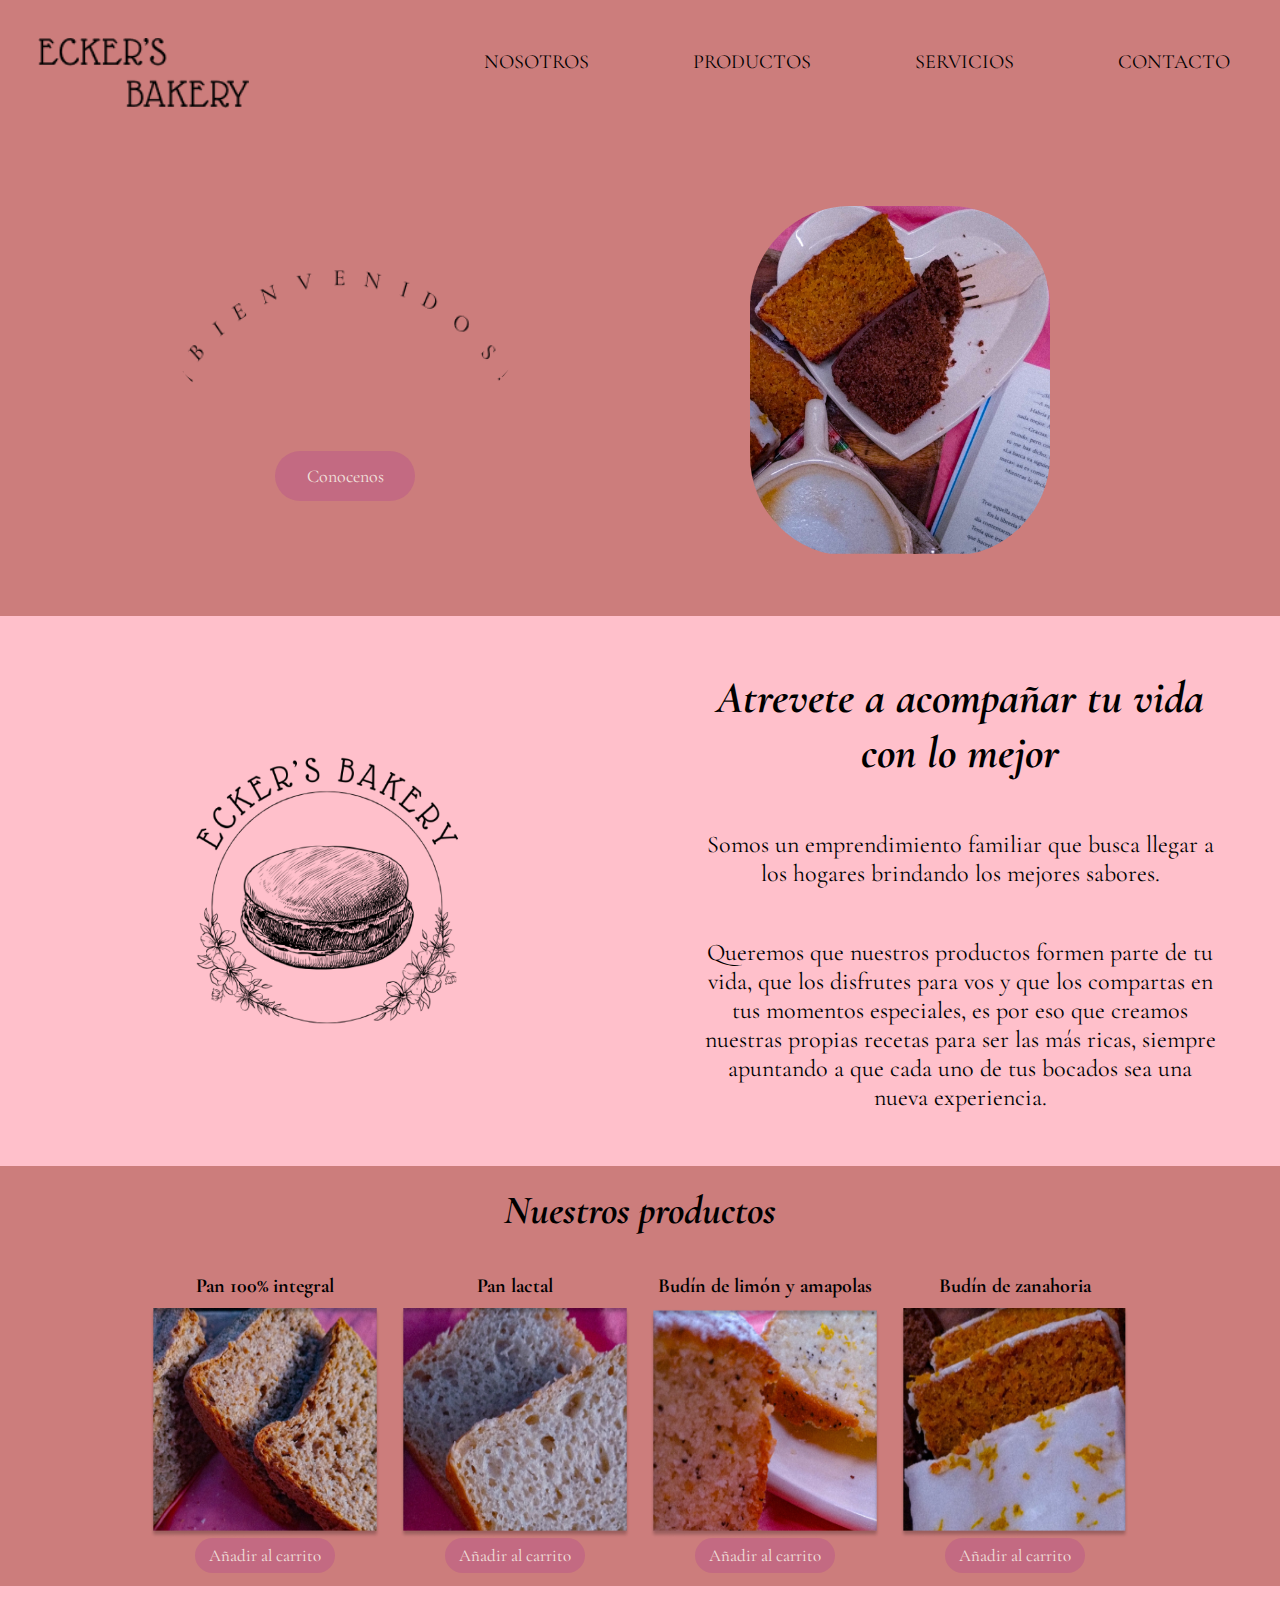
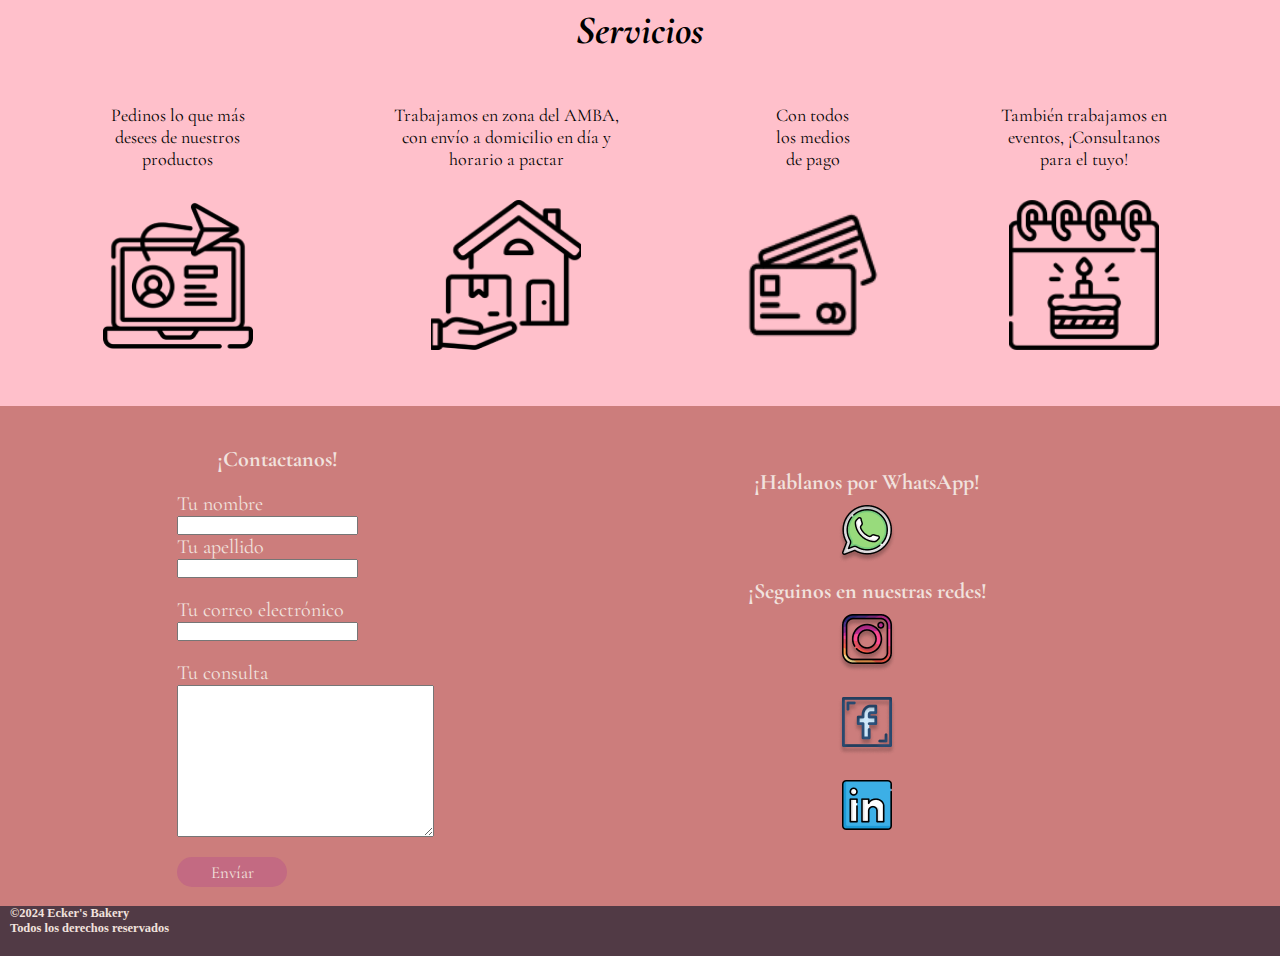
==== commit a2a374d5: "version3.1" ====
--- a/index.html
+++ b/index.html
@@ -39,76 +39,76 @@
             <img src="./images/ECKER’S BAKERY (1).png" alt="">
         </div>
         <div>
-            <h2 >atrevete a acompañar tu vida con lo mejor</h2>
-            <p>somos un emprendimiento familiar que busca llegar a los hogares brindando los mejores sabores.</p>
-            <p>queremos que nuestros productos formen parte de tu vida, que  los disfrutes para vos y que los compartas en tus momentos especiales, es por eso que creamos nuestras propias recetas para ser las más ricas, siempre apuntando a que cada uno de tus bocados sea una nueva experiencia.</p>
+            <h2 >Atrevete a acompañar tu vida con lo mejor</h2>
+            <p>Somos un emprendimiento familiar que busca llegar a los hogares brindando los mejores sabores.</p>
+            <p>Queremos que nuestros productos formen parte de tu vida, que  los disfrutes para vos y que los compartas en tus momentos especiales, es por eso que creamos nuestras propias recetas para ser las más ricas, siempre apuntando a que cada uno de tus bocados sea una nueva experiencia.</p>
         </div>
     </section> 
     <section class="seccion3" id="productos">
-            <h2>nuestros productos</h2>
+            <h2>Nuestros productos</h2>
         <div class="comida">
             <div>
-                <h4>pan 100% integral</h4>
+                <h4>Pan 100% integral</h4>
                 <img src="./images/Rectangle 35.png" alt="">
                 <button><a href="">Añadir al carrito</a></button>
             </div>
             <div>
-                <h4>pan lactal</h4>
+                <h4>Pan lactal</h4>
                 <img src="./images/Rectangle 36.png" alt="">
                 <button><a href="">Añadir al carrito</a></button>
             </div>
             <div>
-                <h4>budín de limón y amapolas</h4>
+                <h4>Budín de limón y amapolas</h4>
                 <img src="./images/Rectangle 37.png" alt="">
                 <button><a href="">Añadir al carrito</a></button>
             </div>
             <div>
-                <h4>budín de zanahoria</h4>
+                <h4>Budín de zanahoria</h4>
                 <img src="./images/Rectangle 38.png" alt="">
                 <button><a href="">Añadir al carrito</a></button>
             </div>
         </div>
     </section>   
     <section class="seccion4" id="servicios">
-        <h2 id="servicios">servicios</h2>
+        <h2 id="servicios">Servicios</h2>
             <div class="comida">
             <div>
-                <p>pedinos lo que más desees de nuestros productos</p>
+                <p>Pedinos lo que más desees de nuestros productos</p>
                 <img src="./images/Rectangle 39.png" alt="">
             </div>
             <div>
-                <p>trabajamos en zona del AMBA, con envío a domicilio en día y horario a pactar</p>
+                <p>Trabajamos en zona del AMBA, con envío a domicilio en día y horario a pactar</p>
                 <img src="./images/image 1.png" alt="">
             </div>
             <div>
-                <p>con todos los medios de pago</p>
+                <p>Con todos los medios de pago</p>
                 <img src="./images/Rectangle 41.png" alt="">
             </div>
             <div>
-                <p>también trabajamos en eventos, ¡Consultanos para el tuyo!</p>
+                <p>También trabajamos en eventos, ¡Consultanos para el tuyo!</p>
                 <img src="./images/image 2.png" alt="">
             </div>
         </div>
     </section>
     <section class="seccion5" id="contacto">
         <div class="formulario">
-            <h4>¡contactanos!</h4>
+            <h4>¡Contactanos!</h4>
             <form>
-                <label for="mail" style="display: block;">tu nombre</label>
+                <label for="mail" style="display: block;">Tu nombre</label>
                 <input type="text" style="display: block;">
-                <label for="mail" style="display: block;">tu apellido</label>
+                <label for="mail" style="display: block;">Tu apellido</label>
                 <input type="text" style="display: block;"> <br>
-                <label for="mail" style="display: block;">tu correo electrónico</label>
+                <label for="mail" style="display: block;">Tu correo electrónico</label>
                 <input type="text" style="display: block;"> <br>
-                <label for="consulta" style="display: block;">tu consulta</label>
+                <label for="consulta" style="display: block;">Tu consulta</label>
                 <textarea name="consulta" id="" cols="30" rows="10" style="display: block;"></textarea> <br>
-                <button><a href="" style="display: block;">envíar</a></button> <br>
+                <button><a href="" style="display: block;">Envíar</a></button> <br>
             </form>
         </div>
         <div class="redes">
-            <h4>¡hablanos por WhatsApp!</h4>
+            <h4>¡Hablanos por WhatsApp!</h4>
             <a href="https://wa.me/1154140941"><img src="./images/Rectangle 53.png" alt=""></a>  
-            <h4>¡seguinos en nuestras redes!</h4>
+            <h4>¡Seguinos en nuestras redes!</h4>
             <a href="https://www.instagram.com/eckersbakery/?next=%2F"><img src="./images/Rectangle 52.png" alt=""></a>
             <a href="https://www.facebook.com/profile.php?id=61558032654016"><img src="./images/Rectangle 51.png" alt=""></a>
             <a href="https://www.linkedin.com/in/sof%C3%ADa-romero-eckerdt-9564962ab/"><img src="./images/Rectangle 54.png" alt=""></a>
--- a/estilos.css
+++ b/estilos.css
@@ -1,6 +1,9 @@
 *{
     margin: 0;
     padding: 0;
+}
+h2{
+    margin: 0 10px
 }
 .cabecera{
     width: 100%;
@@ -277,24 +280,24 @@
 div{
     width: 100%;
     height: auto;
-    display: inline;
-    align-items: center;
+    align-items: center;
+
 }
 .logo{
-    margin-bottom: 20px;
-    padding: 0;
-    width: 90px;
-    height: 90px;
+    margin-top :-10px;
+    margin-bottom: -5px;
+    width: 115px;
+    height: 115px;
 }
 .cabecera{
     width: 100%;
-    height: 130px;
+    flex-direction: column;
+    align-items: center;
 }
 .cabecera .navbar ul li{
-font-size: 12px;
+    display: inline-block;
+font-size: 15px;
 padding: 10px;
-margin: 0;
-margin-top: 20px;
 }
 /*.seccion1 div img{
     margin-right: 30px;
@@ -314,6 +317,7 @@
 }*/
 #bienvenido{
     margin: 10px;
+    margin-top: 0;
     align-items: center;
     display: inline-flex;
     flex-direction: column;
@@ -356,7 +360,7 @@
 .seccion3 h2{
     text-align: center;
     margin-bottom: 20px;
-    margin-right: 40px;
+    margin-left: 30px;
 }
 .seccion3 div{
     margin: 20px;
@@ -374,7 +378,7 @@
 }
 .seccion4 h2{
     text-align: center;
-    margin-right: 40px;
+    margin-left: 30px;
 }
 .seccion4 div{
     margin: 20px;
